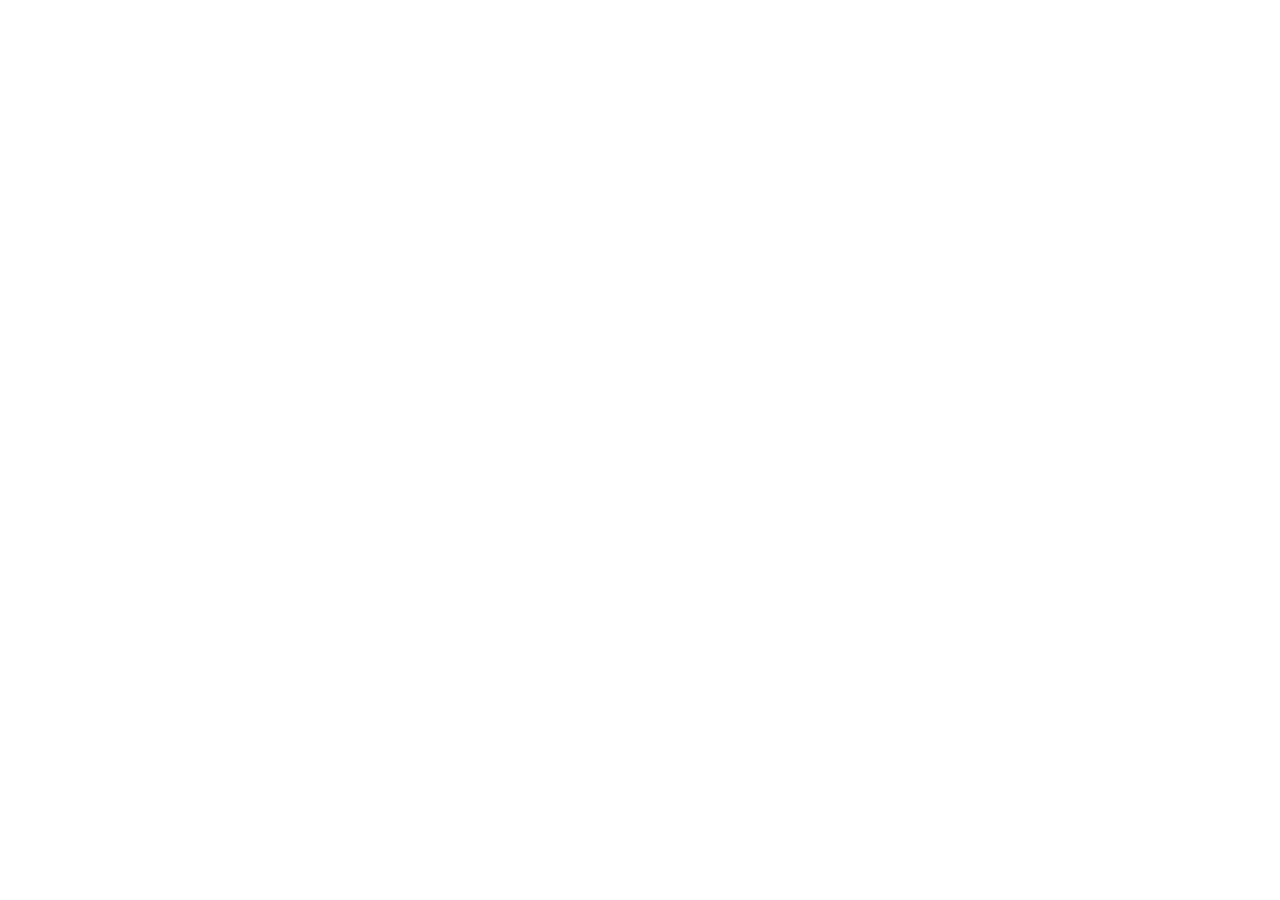
==== index.html @ 25cab40b "Add files via upload" ====
<!doctype html><html lang="en"><head><meta charset="utf-8"><meta name="viewport" content="width=device-width,initial-scale=1"><meta name="description" content="IPOFINDS IPO intelligence dashboard"><title>IPOFINDS</title><link rel="stylesheet" href="assets/style.css"></head><body><div id="app"></div><script src="assets/app.js"></script></body></html>
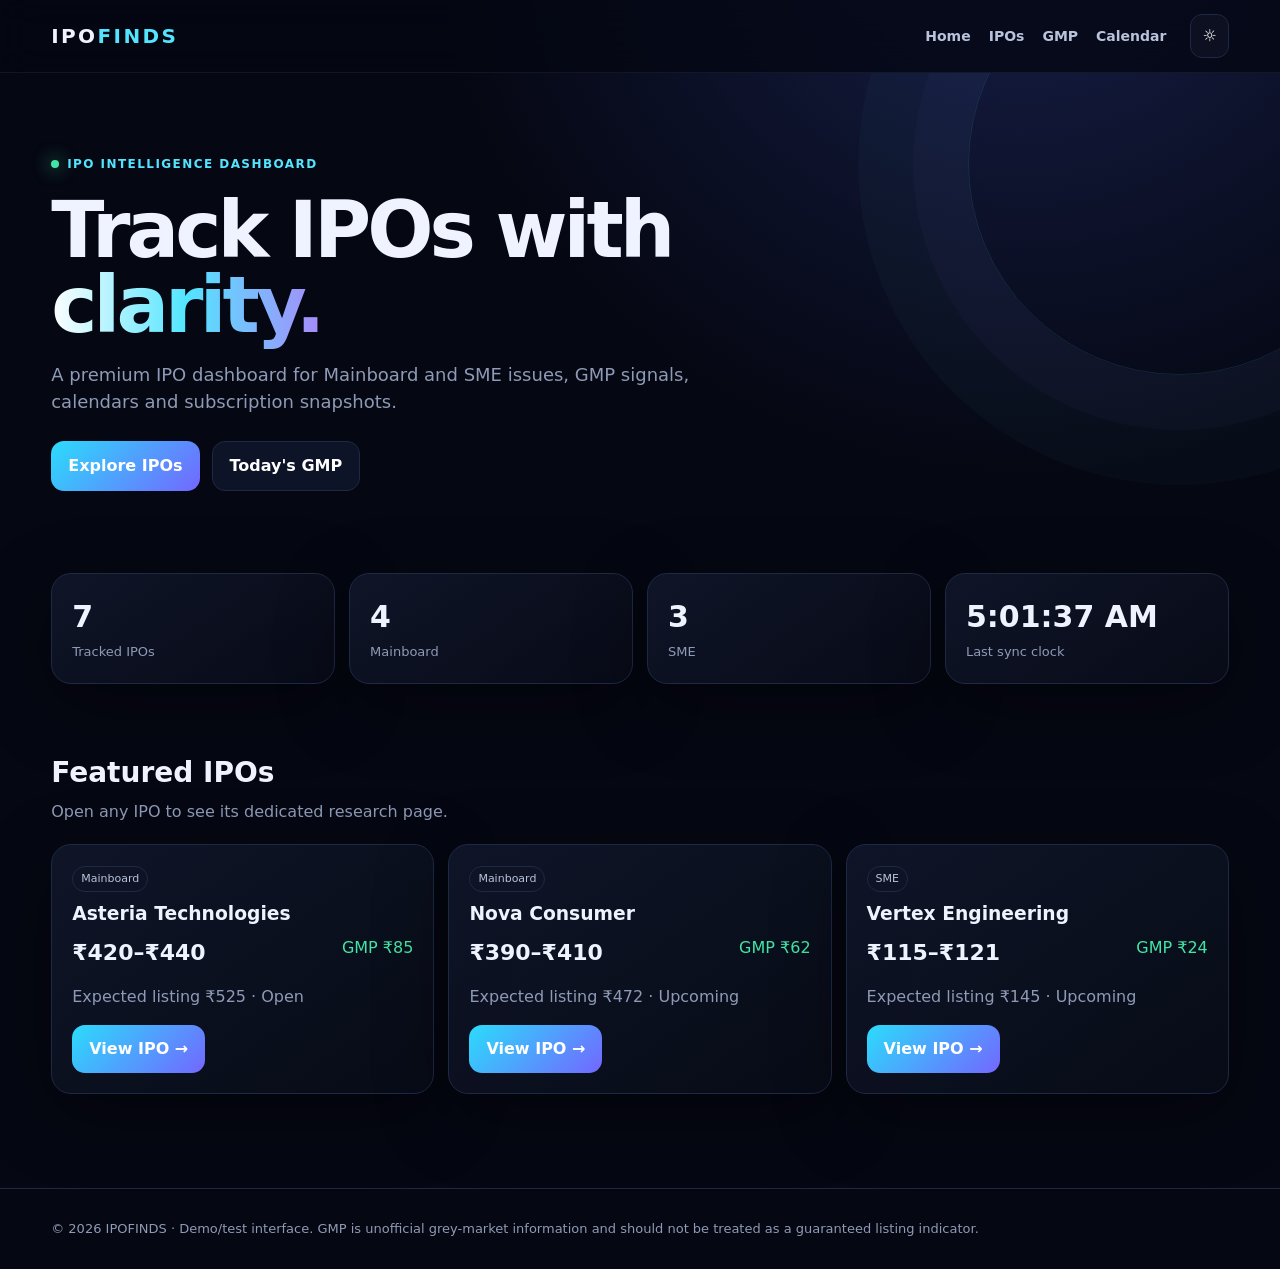
==== commit 42a492e6: "Add files via upload" ====
--- a/index.html
+++ b/index.html
@@ -1 +1 @@
-<!doctype html><html lang="en"><head><meta charset="utf-8"><meta name="viewport" content="width=device-width,initial-scale=1"><meta name="description" content="IPOFINDS IPO intelligence dashboard"><title>IPOFINDS</title><link rel="stylesheet" href="assets/style.css"></head><body><div id="app"></div><script src="assets/app.js"></script></body></html>
+<!doctype html><html lang="en"><head><meta charset="utf-8"><meta name="viewport" content="width=device-width,initial-scale=1"><meta name="description" content="IPOFINDS — IPO dashboard, GMP snapshots and IPO calendar"><title>IPOFINDS — IPO Intelligence</title><link rel="stylesheet" href="assets/style.css"></head><body><div id="app"></div><script src="assets/app.js"></script></body></html>
--- a/assets/style.css
+++ b/assets/style.css
@@ -0,0 +1,3 @@
+:root{--bg:#050712;--panel:#0c1020;--panel2:#10162a;--text:#eef3ff;--muted:#8e9ab6;--line:#1e2944;--cyan:#53e5ff;--violet:#8c7bff;--green:#42e6a4;--red:#ff6b7a;--shadow:0 20px 70px rgba(0,0,0,.35)}
+*{box-sizing:border-box}html{scroll-behavior:smooth}body{margin:0;background:radial-gradient(circle at 80% -10%,#18204b 0,transparent 35%),var(--bg);color:var(--text);font-family:Inter,system-ui,-apple-system,Segoe UI,sans-serif;line-height:1.5}a{color:inherit;text-decoration:none}button,input,select{font:inherit}.wrap{width:min(1180px,92%);margin:auto}.nav{position:sticky;top:0;z-index:20;background:rgba(5,7,18,.78);backdrop-filter:blur(18px);border-bottom:1px solid rgba(255,255,255,.06)}.navin{height:72px;display:flex;align-items:center;gap:24px}.logo{font-weight:900;letter-spacing:.12em;font-size:20px}.logo span{color:var(--cyan)}.links{display:flex;gap:18px;margin-left:auto}.links a{color:#b9c4dc;font-weight:700;font-size:14px}.links a:hover,.links a.active{color:#fff}.theme{border:1px solid var(--line);background:#0c1020;color:#fff;border-radius:12px;padding:9px 11px;cursor:pointer}.hero{padding:78px 0 48px;position:relative;overflow:hidden}.hero:after{content:"";position:absolute;width:420px;height:420px;border:1px solid rgba(83,229,255,.12);border-radius:50%;right:-110px;top:-120px;box-shadow:0 0 0 55px rgba(140,123,255,.035),0 0 0 110px rgba(83,229,255,.025);pointer-events:none}.eyebrow{display:inline-flex;gap:8px;align-items:center;color:var(--cyan);font-size:12px;font-weight:900;letter-spacing:.12em;text-transform:uppercase}.dot{width:8px;height:8px;border-radius:50%;background:var(--green);box-shadow:0 0 18px var(--green)}h1{font-size:clamp(42px,7vw,78px);line-height:.96;margin:18px 0;max-width:850px;letter-spacing:-.05em}.grad{background:linear-gradient(90deg,#fff,var(--cyan),#a78bfa);-webkit-background-clip:text;background-clip:text;color:transparent}.lead{max-width:700px;color:var(--muted);font-size:18px}.actions{display:flex;gap:12px;flex-wrap:wrap;margin-top:26px}.btn{border:1px solid var(--line);background:#0e1427;color:#fff;padding:12px 17px;border-radius:13px;font-weight:800;cursor:pointer;display:inline-flex;align-items:center;gap:8px}.btn.primary{background:linear-gradient(135deg,#2bdcfb,#7367ff);border:0}.btn:hover{transform:translateY(-1px)}.section{padding:34px 0}.section h2{font-size:28px;margin:0 0 6px}.sub{color:var(--muted);margin:0 0 20px}.stats,.grid{display:grid;gap:14px}.stats{grid-template-columns:repeat(4,1fr)}.grid{grid-template-columns:repeat(3,1fr)}.card{background:linear-gradient(145deg,rgba(16,22,42,.92),rgba(8,11,23,.92));border:1px solid var(--line);border-radius:20px;padding:20px;box-shadow:var(--shadow)}.stat b{display:block;font-size:30px}.stat span{color:var(--muted);font-size:13px}.tablebox{overflow:auto;border:1px solid var(--line);border-radius:18px;background:rgba(8,11,23,.8)}table{width:100%;border-collapse:collapse;min-width:800px}th,td{text-align:left;padding:15px;border-bottom:1px solid #172039}th{font-size:12px;color:#8e9ab6;text-transform:uppercase;letter-spacing:.08em}td{font-weight:650}.gmp{color:var(--green)}.muted{color:var(--muted)}.tag{display:inline-block;border:1px solid var(--line);padding:4px 8px;border-radius:999px;font-size:11px;color:#b9c4dc}.filters{display:flex;gap:10px;flex-wrap:wrap;margin-bottom:16px}.filters input,.filters select{background:#0b1020;border:1px solid var(--line);color:#fff;padding:11px 13px;border-radius:12px;outline:none}.filters input{min-width:240px}.ipo-card h3{margin:8px 0}.ipo-card .row{display:flex;justify-content:space-between;gap:12px}.price{font-size:22px;font-weight:900}.footer{margin-top:60px;padding:30px 0;border-top:1px solid var(--line);color:var(--muted);font-size:13px}.detail-hero{padding:54px 0 25px}.crumb{color:var(--muted);font-size:13px;margin-bottom:18px}.detail-grid{display:grid;grid-template-columns:1.5fr .8fr;gap:18px}.metric-grid{display:grid;grid-template-columns:repeat(3,1fr);gap:12px}.metric{background:#0a0f1e;border:1px solid var(--line);border-radius:14px;padding:14px}.metric small{display:block;color:var(--muted)}.metric strong{display:block;font-size:20px;margin-top:5px}.timeline{display:grid;gap:10px}.timeline div{display:flex;justify-content:space-between;padding:12px;border-bottom:1px solid var(--line)}.notice{padding:13px 15px;border-left:3px solid var(--cyan);background:#0b1222;color:#aeb9d2;border-radius:10px}.hide{display:none}.light{--bg:#f4f7fb;--panel:#fff;--panel2:#fff;--text:#10182b;--muted:#59657d;--line:#d8e0ef}.light .nav{background:rgba(244,247,251,.82)}.light .card,.light .tablebox{background:#fff}.light .btn,.light .theme,.light .filters input,.light .filters select{background:#fff;color:#10182b}.light table{background:#fff}
+@media(max-width:800px){.links{gap:10px}.links a{font-size:12px}.stats{grid-template-columns:repeat(2,1fr)}.grid{grid-template-columns:1fr}.detail-grid{grid-template-columns:1fr}.metric-grid{grid-template-columns:repeat(2,1fr)}h1{font-size:48px}.navin{gap:10px}.logo{font-size:17px}.theme{margin-left:auto}.links{margin-left:0;overflow:auto;white-space:nowrap}.navin{height:64px}}
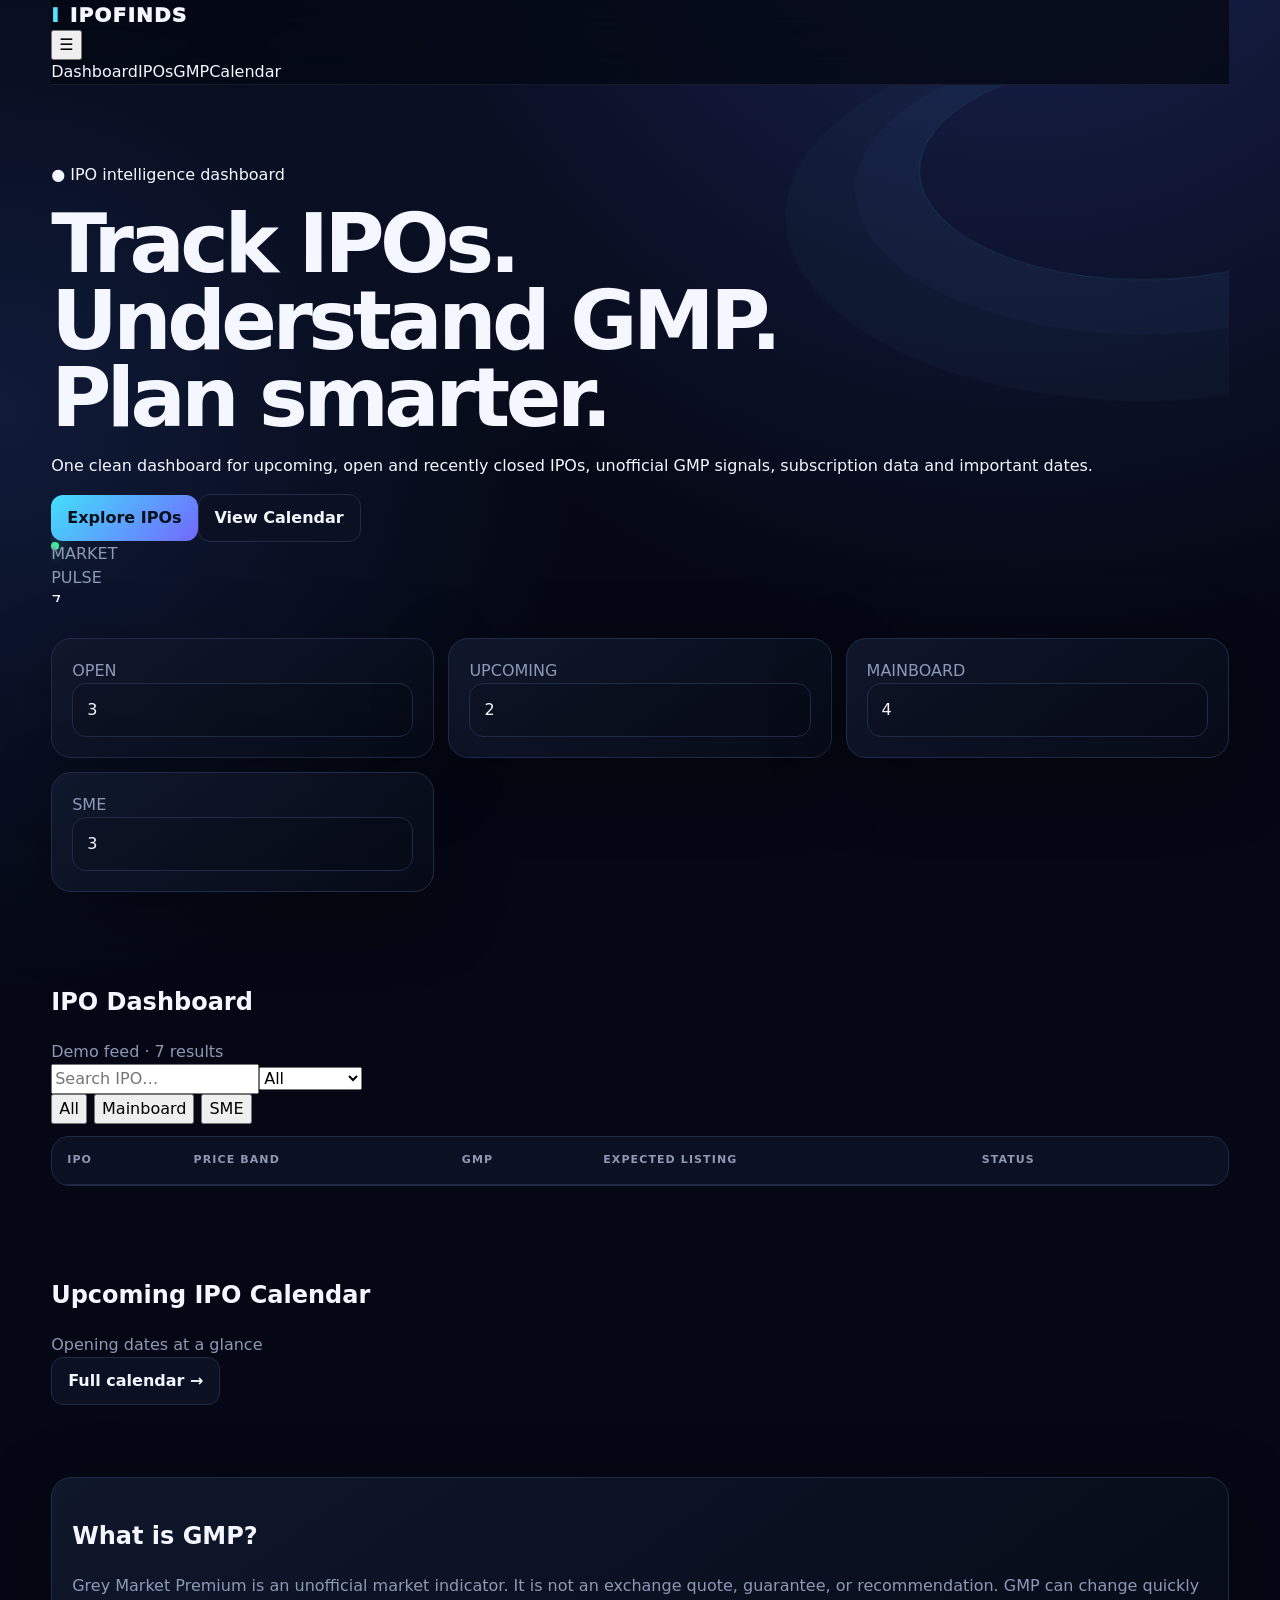
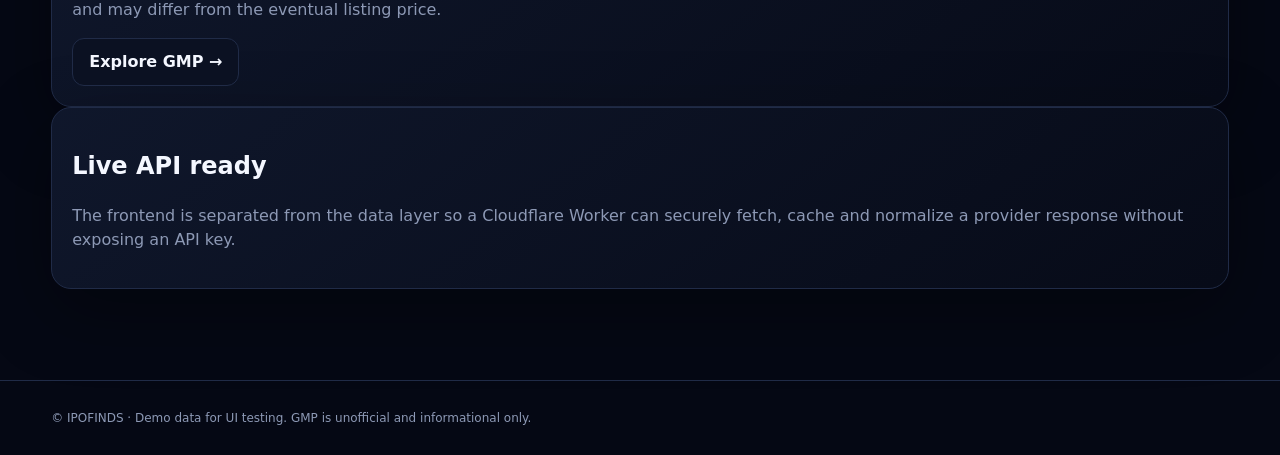
==== commit ae9ddb9d: "Add files via upload" ====
--- a/index.html
+++ b/index.html
@@ -1 +1 @@
-<!doctype html><html lang="en"><head><meta charset="utf-8"><meta name="viewport" content="width=device-width,initial-scale=1"><meta name="description" content="IPOFINDS — IPO dashboard, GMP snapshots and IPO calendar"><title>IPOFINDS — IPO Intelligence</title><link rel="stylesheet" href="assets/style.css"></head><body><div id="app"></div><script src="assets/app.js"></script></body></html>
+<!doctype html><html><head><meta charset="utf-8"><meta name="viewport" content="width=device-width,initial-scale=1"><title>IPOFINDS — IPO Dashboard</title><link rel="stylesheet" href="assets/style.css"></head><body><header class="top"><div class="wrap nav"><a class="brand" href="index.html"><span class="brandmark">I</span>IPOFINDS</a><button class="menu">☰</button><nav class="navlinks"><a class="active" href="index.html">Dashboard</a><a href="ipos.html">IPOs</a><a href="gmp.html">GMP</a><a href="calendar.html">Calendar</a></nav></div></header><main class="wrap"><section class="hero"><div class="hero-grid"><div><span class="pill">● IPO intelligence dashboard</span><h1>Track IPOs.<br>Understand GMP.<br>Plan smarter.</h1><p>One clean dashboard for upcoming, open and recently closed IPOs, unofficial GMP signals, subscription data and important dates.</p><div class="controls"><a class="btn primary" href="ipos.html">Explore IPOs</a><a class="btn" href="calendar.html">View Calendar</a></div></div><div class="pulse"><div class="muted">MARKET PULSE</div><div class="big">7 IPOs</div><div class="green">Live-style demo dashboard</div><p class="muted">API-ready architecture. Replace demo feed with a secure server-side API when your provider key is configured.</p></div></div></section><section class="section"><div class="grid"><div class="card"><div class="muted">OPEN</div><div class="metric">3</div></div><div class="card"><div class="muted">UPCOMING</div><div class="metric">2</div></div><div class="card"><div class="muted">MAINBOARD</div><div class="metric">4</div></div><div class="card"><div class="muted">SME</div><div class="metric">3</div></div></div></section><section class="section"><div class="section-head"><div><h2>IPO Dashboard</h2><div class="muted">Demo feed · <span id="count">7</span> results</div></div><div class="controls"><input id="search" class="control" placeholder="Search IPO…"><select id="status" class="control"><option>All</option><option>Open</option><option>Upcoming</option><option>Closed</option></select></div></div><div class="controls tabs" style="margin-bottom:12px"><button class="control active" data-type="All">All</button><button class="control" data-type="Mainboard">Mainboard</button><button class="control" data-type="SME">SME</button></div><div class="table-wrap"><table class="table"><thead><tr><th>IPO</th><th>Price Band</th><th>GMP</th><th>Expected Listing</th><th>Status</th><th></th></tr></thead><tbody id="ipoRows"></tbody></table></div></section><section class="section"><div class="section-head"><div><h2>Upcoming IPO Calendar</h2><div class="muted">Opening dates at a glance</div></div><a class="btn" href="calendar.html">Full calendar →</a></div><div id="calendarList" class="calendar"></div></section><section class="section"><div class="two"><div class="card"><h2>What is GMP?</h2><p class="muted">Grey Market Premium is an unofficial market indicator. It is not an exchange quote, guarantee, or recommendation. GMP can change quickly and may differ from the eventual listing price.</p><a class="btn" href="gmp.html">Explore GMP →</a></div><div class="card"><h2>Live API ready</h2><p class="muted">The frontend is separated from the data layer so a Cloudflare Worker can securely fetch, cache and normalize a provider response without exposing an API key.</p></div></div></section></main><footer class="footer"><div class="wrap">© <span id="year"></span> IPOFINDS · Demo data for UI testing. GMP is unofficial and informational only.</div></footer><script src="assets/app.js"></script></body></html>
--- a/assets/style.css
+++ b/assets/style.css
@@ -1,3 +1,11 @@
-:root{--bg:#050712;--panel:#0c1020;--panel2:#10162a;--text:#eef3ff;--muted:#8e9ab6;--line:#1e2944;--cyan:#53e5ff;--violet:#8c7bff;--green:#42e6a4;--red:#ff6b7a;--shadow:0 20px 70px rgba(0,0,0,.35)}
-*{box-sizing:border-box}html{scroll-behavior:smooth}body{margin:0;background:radial-gradient(circle at 80% -10%,#18204b 0,transparent 35%),var(--bg);color:var(--text);font-family:Inter,system-ui,-apple-system,Segoe UI,sans-serif;line-height:1.5}a{color:inherit;text-decoration:none}button,input,select{font:inherit}.wrap{width:min(1180px,92%);margin:auto}.nav{position:sticky;top:0;z-index:20;background:rgba(5,7,18,.78);backdrop-filter:blur(18px);border-bottom:1px solid rgba(255,255,255,.06)}.navin{height:72px;display:flex;align-items:center;gap:24px}.logo{font-weight:900;letter-spacing:.12em;font-size:20px}.logo span{color:var(--cyan)}.links{display:flex;gap:18px;margin-left:auto}.links a{color:#b9c4dc;font-weight:700;font-size:14px}.links a:hover,.links a.active{color:#fff}.theme{border:1px solid var(--line);background:#0c1020;color:#fff;border-radius:12px;padding:9px 11px;cursor:pointer}.hero{padding:78px 0 48px;position:relative;overflow:hidden}.hero:after{content:"";position:absolute;width:420px;height:420px;border:1px solid rgba(83,229,255,.12);border-radius:50%;right:-110px;top:-120px;box-shadow:0 0 0 55px rgba(140,123,255,.035),0 0 0 110px rgba(83,229,255,.025);pointer-events:none}.eyebrow{display:inline-flex;gap:8px;align-items:center;color:var(--cyan);font-size:12px;font-weight:900;letter-spacing:.12em;text-transform:uppercase}.dot{width:8px;height:8px;border-radius:50%;background:var(--green);box-shadow:0 0 18px var(--green)}h1{font-size:clamp(42px,7vw,78px);line-height:.96;margin:18px 0;max-width:850px;letter-spacing:-.05em}.grad{background:linear-gradient(90deg,#fff,var(--cyan),#a78bfa);-webkit-background-clip:text;background-clip:text;color:transparent}.lead{max-width:700px;color:var(--muted);font-size:18px}.actions{display:flex;gap:12px;flex-wrap:wrap;margin-top:26px}.btn{border:1px solid var(--line);background:#0e1427;color:#fff;padding:12px 17px;border-radius:13px;font-weight:800;cursor:pointer;display:inline-flex;align-items:center;gap:8px}.btn.primary{background:linear-gradient(135deg,#2bdcfb,#7367ff);border:0}.btn:hover{transform:translateY(-1px)}.section{padding:34px 0}.section h2{font-size:28px;margin:0 0 6px}.sub{color:var(--muted);margin:0 0 20px}.stats,.grid{display:grid;gap:14px}.stats{grid-template-columns:repeat(4,1fr)}.grid{grid-template-columns:repeat(3,1fr)}.card{background:linear-gradient(145deg,rgba(16,22,42,.92),rgba(8,11,23,.92));border:1px solid var(--line);border-radius:20px;padding:20px;box-shadow:var(--shadow)}.stat b{display:block;font-size:30px}.stat span{color:var(--muted);font-size:13px}.tablebox{overflow:auto;border:1px solid var(--line);border-radius:18px;background:rgba(8,11,23,.8)}table{width:100%;border-collapse:collapse;min-width:800px}th,td{text-align:left;padding:15px;border-bottom:1px solid #172039}th{font-size:12px;color:#8e9ab6;text-transform:uppercase;letter-spacing:.08em}td{font-weight:650}.gmp{color:var(--green)}.muted{color:var(--muted)}.tag{display:inline-block;border:1px solid var(--line);padding:4px 8px;border-radius:999px;font-size:11px;color:#b9c4dc}.filters{display:flex;gap:10px;flex-wrap:wrap;margin-bottom:16px}.filters input,.filters select{background:#0b1020;border:1px solid var(--line);color:#fff;padding:11px 13px;border-radius:12px;outline:none}.filters input{min-width:240px}.ipo-card h3{margin:8px 0}.ipo-card .row{display:flex;justify-content:space-between;gap:12px}.price{font-size:22px;font-weight:900}.footer{margin-top:60px;padding:30px 0;border-top:1px solid var(--line);color:var(--muted);font-size:13px}.detail-hero{padding:54px 0 25px}.crumb{color:var(--muted);font-size:13px;margin-bottom:18px}.detail-grid{display:grid;grid-template-columns:1.5fr .8fr;gap:18px}.metric-grid{display:grid;grid-template-columns:repeat(3,1fr);gap:12px}.metric{background:#0a0f1e;border:1px solid var(--line);border-radius:14px;padding:14px}.metric small{display:block;color:var(--muted)}.metric strong{display:block;font-size:20px;margin-top:5px}.timeline{display:grid;gap:10px}.timeline div{display:flex;justify-content:space-between;padding:12px;border-bottom:1px solid var(--line)}.notice{padding:13px 15px;border-left:3px solid var(--cyan);background:#0b1222;color:#aeb9d2;border-radius:10px}.hide{display:none}.light{--bg:#f4f7fb;--panel:#fff;--panel2:#fff;--text:#10182b;--muted:#59657d;--line:#d8e0ef}.light .nav{background:rgba(244,247,251,.82)}.light .card,.light .tablebox{background:#fff}.light .btn,.light .theme,.light .filters input,.light .filters select{background:#fff;color:#10182b}.light table{background:#fff}
-@media(max-width:800px){.links{gap:10px}.links a{font-size:12px}.stats{grid-template-columns:repeat(2,1fr)}.grid{grid-template-columns:1fr}.detail-grid{grid-template-columns:1fr}.metric-grid{grid-template-columns:repeat(2,1fr)}h1{font-size:48px}.navin{gap:10px}.logo{font-size:17px}.theme{margin-left:auto}.links{margin-left:0;overflow:auto;white-space:nowrap}.navin{height:64px}}
+:root{--bg:#050814;--panel:#0b1122;--panel2:#10182d;--text:#f4f7ff;--muted:#8d99b5;--line:#202b47;--cyan:#55e6ff;--blue:#6e7cff;--violet:#a37cff;--green:#43e7a2;--red:#ff7080;--shadow:0 22px 70px rgba(0,0,0,.35)}
+*{box-sizing:border-box}html{scroll-behavior:smooth}body{margin:0;background:radial-gradient(circle at 80% -10%,#1a2453 0,transparent 34%),radial-gradient(circle at 0 20%,#101b39 0,transparent 28%),var(--bg);color:var(--text);font-family:Inter,ui-sans-serif,system-ui,-apple-system,BlinkMacSystemFont,"Segoe UI",sans-serif;line-height:1.5}body.light{--bg:#f4f7fb;--panel:#fff;--panel2:#fff;--text:#11192c;--muted:#5d6980;--line:#dce3ef;background:linear-gradient(#f7f9fd,#eef3f9)}a{text-decoration:none;color:inherit}button,input,select{font:inherit}.wrap{width:min(1180px,92%);margin:auto}
+.nav{position:sticky;top:0;z-index:100;background:rgba(5,8,20,.78);backdrop-filter:blur(18px);border-bottom:1px solid rgba(255,255,255,.07)}body.light .nav{background:rgba(247,249,253,.82)}.navin{min-height:76px;display:flex;align-items:center;gap:24px}.brand{display:flex;align-items:center;gap:10px;font-weight:950;letter-spacing:.06em;font-size:20px;white-space:nowrap}.brand-mark{width:38px;height:38px;border-radius:12px;background:linear-gradient(145deg,#9d84ff,#45dfff);display:grid;place-items:center;color:#06101e;font-weight:1000;box-shadow:0 10px 30px rgba(83,229,255,.18)}.brand span{color:var(--cyan)}.links{display:flex;gap:7px;margin-left:auto}.links a{padding:9px 12px;border-radius:10px;color:var(--muted);font-size:14px;font-weight:800}.links a:hover,.links a.active{color:var(--text);background:rgba(255,255,255,.05)}.theme{width:42px;height:42px;border-radius:12px;border:1px solid var(--line);background:var(--panel);color:var(--text);cursor:pointer}.mobile-nav{display:none}
+.hero{position:relative;overflow:hidden;padding:78px 0 52px}.hero:before{content:"";position:absolute;width:430px;height:430px;border:1px solid rgba(85,230,255,.14);border-radius:50%;right:-130px;top:-160px;box-shadow:0 0 0 55px rgba(110,124,255,.04),0 0 0 110px rgba(85,230,255,.025);transform:perspective(700px) rotateX(62deg);pointer-events:none}.eyebrow{display:inline-flex;align-items:center;gap:8px;text-transform:uppercase;letter-spacing:.14em;font-size:12px;font-weight:950;color:var(--cyan)}.pulse{width:8px;height:8px;border-radius:50%;background:var(--green);box-shadow:0 0 16px var(--green)}h1{font-size:clamp(44px,7vw,82px);line-height:.94;letter-spacing:-.055em;margin:18px 0;max-width:900px}.gradient{background:linear-gradient(90deg,#fff,var(--cyan),#b08cff);-webkit-background-clip:text;background-clip:text;color:transparent}.lead{max-width:720px;color:var(--muted);font-size:18px}.actions{display:flex;flex-wrap:wrap;gap:12px;margin-top:26px}.btn{display:inline-flex;align-items:center;justify-content:center;gap:8px;border:1px solid var(--line);background:var(--panel);color:var(--text);padding:11px 16px;border-radius:12px;font-weight:850;cursor:pointer;transition:.18s transform,.18s border-color}.btn:hover{transform:translateY(-1px);border-color:#425173}.btn.primary{border:0;background:linear-gradient(135deg,#43dffb,#7268ff);color:#06101c}.btn.small{padding:8px 11px;font-size:13px}
+.section{padding:36px 0}.section-title{margin-bottom:20px}.section-title h2{margin:0;font-size:30px}.section-title p{margin:5px 0 0;color:var(--muted)}.stats{display:grid;grid-template-columns:repeat(4,1fr);gap:14px}.card{background:linear-gradient(145deg,rgba(16,24,45,.94),rgba(7,11,24,.94));border:1px solid var(--line);border-radius:20px;padding:20px;box-shadow:var(--shadow)}body.light .card{background:#fff}.stat strong{font-size:32px;display:block}.stat span{color:var(--muted);font-size:13px}.grid{display:grid;grid-template-columns:repeat(3,1fr);gap:14px}.ipo-card h3{font-size:21px;margin:9px 0 12px}.tag{display:inline-flex;border:1px solid var(--line);padding:4px 9px;border-radius:999px;color:#b8c4df;font-size:11px;font-weight:900}.price-row{display:flex;justify-content:space-between;gap:12px;align-items:center}.price{font-size:21px;font-weight:950}.gmp{color:var(--green)!important}.muted{color:var(--muted)}.spacer{height:10px}
+.filters{display:grid;grid-template-columns:1fr 170px 170px;gap:10px;margin:20px 0}.input,.select{width:100%;border:1px solid var(--line);background:var(--panel);color:var(--text);padding:12px 14px;border-radius:12px;outline:none}.input:focus,.select:focus{border-color:#50648f}.tabs{display:flex;gap:7px;flex-wrap:wrap;margin-bottom:16px}.tab{border:1px solid var(--line);background:var(--panel);color:var(--muted);padding:9px 14px;border-radius:11px;font-weight:850;cursor:pointer}.tab.active{color:var(--text);background:linear-gradient(135deg,rgba(85,230,255,.16),rgba(163,124,255,.16));border-color:#425173}
+.table-wrap{overflow:auto;border:1px solid var(--line);border-radius:18px;background:var(--panel)}table{width:100%;border-collapse:collapse;min-width:850px}th,td{padding:15px;text-align:left;border-bottom:1px solid var(--line)}th{font-size:11px;text-transform:uppercase;letter-spacing:.1em;color:var(--muted)}td{font-weight:700}.empty{padding:30px;text-align:center;color:var(--muted)}
+.timeline{display:grid;gap:8px}.timeline div{display:flex;justify-content:space-between;gap:15px;padding:11px 0;border-bottom:1px solid var(--line)}.timeline span{color:var(--muted)}.metric-grid{display:grid;grid-template-columns:repeat(3,1fr);gap:11px}.metric{background:rgba(0,0,0,.12);border:1px solid var(--line);border-radius:14px;padding:14px}.metric small{display:block;color:var(--muted)}.metric strong{display:block;font-size:20px;margin-top:5px}.detail-hero{padding:50px 0 18px}.crumb{margin-bottom:18px;color:var(--muted);font-size:14px}.detail-grid{display:grid;grid-template-columns:1.4fr .8fr;gap:16px}.notice{padding:14px 16px;border-left:3px solid var(--cyan);border-radius:10px;background:rgba(85,230,255,.05);color:#b8c4df}.history{height:150px;position:relative;margin-top:14px;border-bottom:1px solid var(--line);overflow:hidden}.history svg{width:100%;height:100%}
+.footer{border-top:1px solid var(--line);margin-top:55px;padding:28px 0;color:var(--muted);font-size:12px}.footer-grid{display:flex;justify-content:space-between;gap:15px;flex-wrap:wrap}.footer-links{display:flex;gap:15px}.refresh{float:right}.toast{position:fixed;right:18px;bottom:80px;z-index:200;background:var(--panel2);border:1px solid var(--line);padding:12px 15px;border-radius:12px;box-shadow:var(--shadow);display:none}.toast.show{display:block}
+@media(max-width:850px){.links{display:none}.navin{min-height:68px}.mobile-nav{position:fixed;display:flex;left:10px;right:10px;bottom:10px;z-index:110;background:rgba(8,12,25,.92);backdrop-filter:blur(18px);border:1px solid var(--line);border-radius:18px;padding:7px;justify-content:space-around;box-shadow:0 20px 50px rgba(0,0,0,.35)}body.light .mobile-nav{background:rgba(255,255,255,.92)}.mobile-nav a{display:flex;flex-direction:column;align-items:center;gap:2px;color:var(--muted);font-size:10px;font-weight:850;padding:5px 10px;border-radius:10px}.mobile-nav a.active{color:var(--text);background:rgba(85,230,255,.09)}.mobile-nav .icon{font-size:17px}.hero{padding:52px 0 35px}.stats{grid-template-columns:repeat(2,1fr)}.grid{grid-template-columns:1fr}.filters{grid-template-columns:1fr}.detail-grid{grid-template-columns:1fr}.metric-grid{grid-template-columns:repeat(2,1fr)}.footer{padding-bottom:100px}.refresh{float:none;margin-top:10px}.table-wrap{border-radius:14px}}
+@media(max-width:480px){h1{font-size:45px}.brand{font-size:18px}.brand-mark{width:36px;height:36px}.stats{gap:10px}.card{padding:16px}.metric-grid{grid-template-columns:1fr}.price-row{align-items:flex-start;flex-direction:column}.mobile-nav a{padding:5px 7px}}
